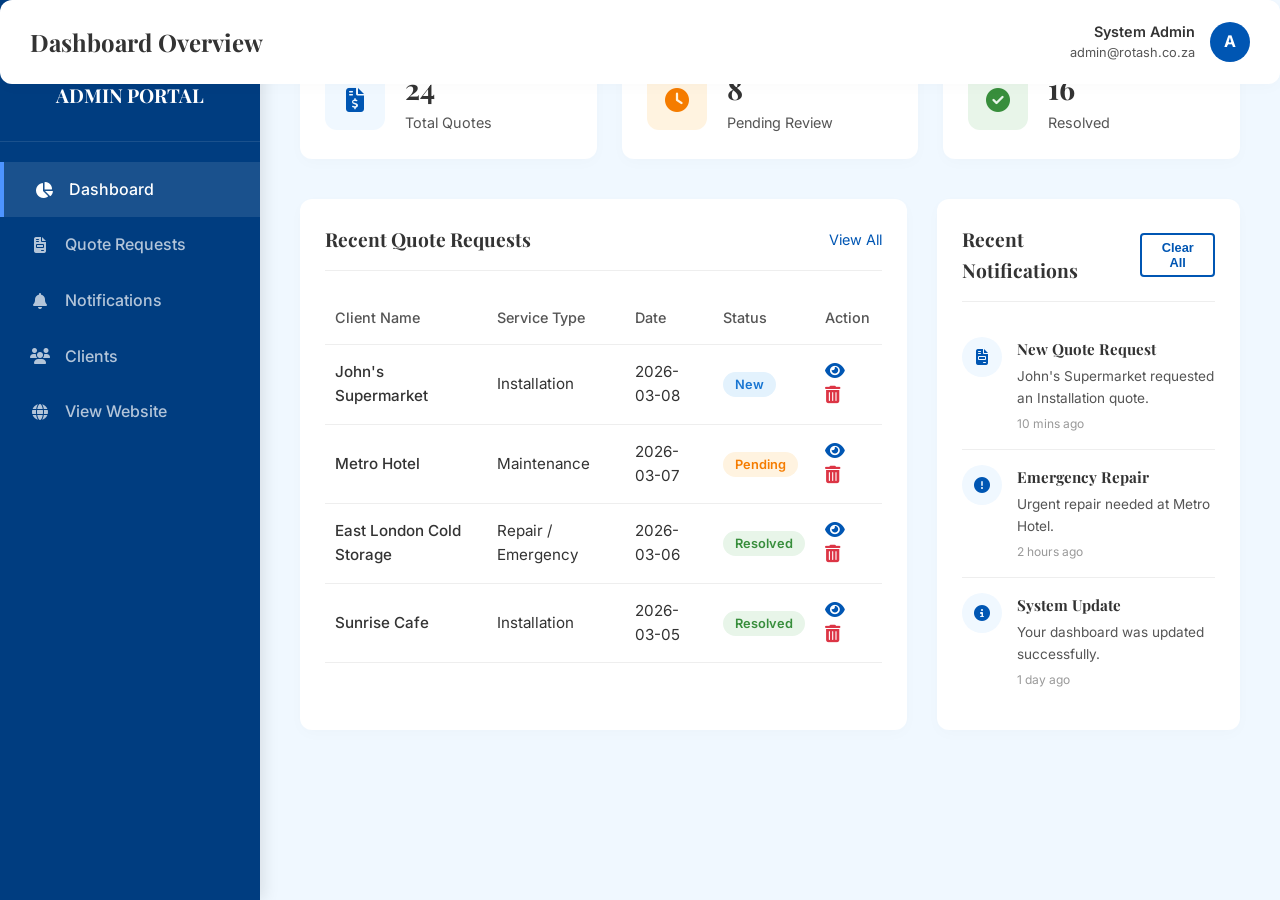
==== admin.html @ e692d467 "Update contact details including phone number, address, email, and WhatsApp link, and add Google Map" ====
<!DOCTYPE html>
<html lang="en">

<head>
    <meta charset="UTF-8">
    <meta name="viewport" content="width=device-width, initial-scale=1.0">
    <title>Admin Dashboard | Rotash Power Project</title>
    
    <!-- Google Fonts -->
    <link rel="preconnect" href="https://fonts.googleapis.com">
    <link rel="preconnect" href="https://fonts.gstatic.com" crossorigin>
    <link href="https://fonts.googleapis.com/css2?family=Inter:wght@400;500;600;700&family=Playfair+Display:wght@700&display=swap" rel="stylesheet">
    
    <!-- Font Awesome -->
    <link rel="stylesheet" href="https://cdnjs.cloudflare.com/ajax/libs/font-awesome/6.4.0/css/all.min.css">
    
    <link rel="stylesheet" href="style.css">
    
    <style>
        body {
            background-color: var(--ice-blue);
        }

        /* Admin Layout */
        .admin-layout {
            display: flex;
            min-height: 100vh;
        }

        /* Sidebar */
        .sidebar {
            width: 260px;
            background-color: var(--primary-dark);
            color: var(--white);
            display: flex;
            flex-direction: column;
            position: fixed;
            height: 100vh;
            left: 0;
            top: 0;
            box-shadow: 4px 0 15px rgba(0,0,0,0.1);
        }

        .sidebar-header {
            padding: 30px 20px;
            text-align: center;
            border-bottom: 1px solid rgba(255,255,255,0.1);
        }

        .sidebar-header .logo-img {
            height: 40px;
            margin: 0 auto 10px;
            filter: brightness(0) invert(1);
        }

        .sidebar-menu {
            padding: 20px 0;
            flex-grow: 1;
        }

        .menu-item {
            padding: 15px 30px;
            display: flex;
            align-items: center;
            gap: 15px;
            color: rgba(255,255,255,0.7);
            text-decoration: none;
            transition: var(--transition-smooth);
            font-weight: 500;
        }

        .menu-item:hover, .menu-item.active {
            background: rgba(255,255,255,0.1);
            color: var(--white);
            border-left: 4px solid var(--primary-light);
        }

        .menu-item i {
            width: 20px;
            text-align: center;
        }

        /* Main Content */
        .main-content {
            flex-grow: 1;
            margin-left: 260px;
            padding: 40px;
        }

        .top-header {
            display: flex;
            justify-content: space-between;
            align-items: center;
            margin-bottom: 40px;
            background: var(--white);
            padding: 20px 30px;
            border-radius: 12px;
            box-shadow: 0 4px 15px rgba(0,0,0,0.02);
        }

        .top-header h1 {
            font-size: 1.5rem;
            color: var(--dark-charcoal);
            margin: 0;
        }

        .user-profile {
            display: flex;
            align-items: center;
            gap: 15px;
        }

        .avatar {
            width: 40px;
            height: 40px;
            background: var(--primary-blue);
            color: white;
            border-radius: 50%;
            display: flex;
            justify-content: center;
            align-items: center;
            font-weight: 700;
        }

        /* Dashboard Cards */
        .dashboard-cards {
            display: grid;
            grid-template-columns: repeat(auto-fit, minmax(240px, 1fr));
            gap: 25px;
            margin-bottom: 40px;
        }

        .stat-card {
            background: var(--white);
            padding: 25px;
            border-radius: 12px;
            box-shadow: 0 4px 15px rgba(0,0,0,0.02);
            display: flex;
            align-items: center;
            gap: 20px;
        }

        .stat-icon {
            width: 60px;
            height: 60px;
            border-radius: 12px;
            background: var(--ice-blue);
            color: var(--primary-blue);
            display: flex;
            justify-content: center;
            align-items: center;
            font-size: 1.5rem;
        }

        .stat-info h3 {
            font-size: 1.8rem;
            margin: 0;
            color: var(--dark-charcoal);
        }

        .stat-info p {
            margin: 0;
            color: var(--text-gray);
            font-size: 0.9rem;
        }

        /* Tables & Lists */
        .content-grid {
            display: grid;
            grid-template-columns: 2fr 1fr;
            gap: 30px;
        }

        .panel {
            background: var(--white);
            border-radius: 12px;
            padding: 25px;
            box-shadow: 0 4px 15px rgba(0,0,0,0.02);
        }

        .panel-header {
            display: flex;
            justify-content: space-between;
            align-items: center;
            margin-bottom: 20px;
            padding-bottom: 15px;
            border-bottom: 1px solid #eee;
        }

        .panel-header h2 {
            font-size: 1.2rem;
            color: var(--dark-charcoal);
            margin: 0;
        }

        /* Table Styles */
        table {
            width: 100%;
            border-collapse: collapse;
        }

        th, td {
            padding: 15px 10px;
            text-align: left;
            border-bottom: 1px solid #eee;
        }

        th {
            color: var(--text-gray);
            font-weight: 500;
            font-size: 0.9rem;
        }

        td {
            color: var(--dark-charcoal);
            font-size: 0.95rem;
        }

        .status-badge {
            padding: 5px 12px;
            border-radius: 50px;
            font-size: 0.8rem;
            font-weight: 600;
        }

        .status-new { background: #e3f2fd; color: #1976d2; }
        .status-pending { background: #fff3e0; color: #f57c00; }
        .status-resolved { background: #e8f5e9; color: #388e3c; }

        /* Notifications List */
        .notification-list {
            list-style: none;
            padding: 0;
            margin: 0;
        }

        .notification-item {
            padding: 15px 0;
            border-bottom: 1px solid #eee;
            display: flex;
            gap: 15px;
            align-items: flex-start;
        }

        .notification-item:last-child {
            border-bottom: none;
        }

        .notif-icon {
            width: 40px;
            height: 40px;
            border-radius: 50%;
            background: var(--ice-blue);
            color: var(--primary-blue);
            display: flex;
            justify-content: center;
            align-items: center;
            flex-shrink: 0;
        }

        .notif-content h4 {
            margin: 0 0 5px;
            font-size: 0.95rem;
            color: var(--dark-charcoal);
        }

        .notif-content p {
            margin: 0;
            font-size: 0.85rem;
            color: var(--text-gray);
        }

        .notif-time {
            font-size: 0.75rem;
            color: #999;
            margin-top: 5px;
            display: block;
        }

        /* Responsive */
        @media (max-width: 1024px) {
            .content-grid {
                grid-template-columns: 1fr;
            }
        }

        @media (max-width: 768px) {
            .sidebar {
                transform: translateX(-100%);
                transition: transform 0.3s ease;
                z-index: 1000;
            }
            .sidebar.active {
                transform: translateX(0);
            }
            .main-content {
                margin-left: 0;
                padding: 20px;
            }
            .mobile-menu-btn {
                display: block !important;
                background: none;
                border: none;
                font-size: 1.5rem;
                color: var(--dark-charcoal);
                cursor: pointer;
            }
        }

        .mobile-menu-btn {
            display: none;
        }

    </style>
</head>

<body>

    <div class="admin-layout">
        
        <!-- Sidebar -->
        <aside class="sidebar" id="sidebar">
            <div class="sidebar-header">
                <img src="logo.png" alt="Rotash" class="logo-img">
                <h2 style="font-size: 1.2rem; margin: 0; font-family: 'Playfair Display', serif;">ADMIN PORTAL</h2>
            </div>
            <nav class="sidebar-menu">
                <a href="#" class="menu-item active">
                    <i class="fas fa-chart-pie"></i>
                    Dashboard
                </a>
                <a href="#" class="menu-item">
                    <i class="fas fa-file-invoice"></i>
                    Quote Requests
                </a>
                <a href="#" class="menu-item">
                    <i class="fas fa-bell"></i>
                    Notifications
                </a>
                <a href="#" class="menu-item">
                    <i class="fas fa-users"></i>
                    Clients
                </a>
                <a href="index.html" class="menu-item" style="margin-top: auto;">
                    <i class="fas fa-globe"></i>
                    View Website
                </a>
            </nav>
        </aside>

        <!-- Main Content -->
        <main class="main-content">
            
            <header class="top-header">
                <button class="mobile-menu-btn" id="mobile-menu-btn">
                    <i class="fas fa-bars"></i>
                </button>
                <h1>Dashboard Overview</h1>
                <div class="user-profile">
                    <div style="text-align: right;">
                        <p style="margin: 0; font-weight: 600; font-size: 0.9rem;">System Admin</p>
                        <p style="margin: 0; font-size: 0.8rem; color: var(--text-gray);">admin@rotash.co.za</p>
                    </div>
                    <div class="avatar">A</div>
                </div>
            </header>

            <div class="dashboard-cards">
                <div class="stat-card">
                    <div class="stat-icon"><i class="fas fa-file-invoice-dollar"></i></div>
                    <div class="stat-info">
                        <h3 id="stat-quotes">24</h3>
                        <p>Total Quotes</p>
                    </div>
                </div>
                <div class="stat-card">
                    <div class="stat-icon" style="color: #f57c00; background: #fff3e0;"><i class="fas fa-clock"></i></div>
                    <div class="stat-info">
                        <h3 id="stat-pending">8</h3>
                        <p>Pending Review</p>
                    </div>
                </div>
                <div class="stat-card">
                    <div class="stat-icon" style="color: #388e3c; background: #e8f5e9;"><i class="fas fa-check-circle"></i></div>
                    <div class="stat-info">
                        <h3 id="stat-resolved">16</h3>
                        <p>Resolved</p>
                    </div>
                </div>
            </div>

            <div class="content-grid">
                
                <!-- Quotes Table -->
                <div class="panel">
                    <div class="panel-header">
                        <h2>Recent Quote Requests</h2>
                        <a href="#" style="font-size: 0.9rem; color: var(--primary-blue); text-decoration: none;">View All</a>
                    </div>
                    <div style="overflow-x: auto;">
                        <table id="quotes-table">
                            <thead>
                                <tr>
                                    <th>Client Name</th>
                                    <th>Service Type</th>
                                    <th>Date</th>
                                    <th>Status</th>
                                    <th>Action</th>
                                </tr>
                            </thead>
                            <tbody>
                                <!-- Automatically populated by js -->
                            </tbody>
                        </table>
                    </div>
                </div>

                <!-- Notifications Panel -->
                <div class="panel">
                    <div class="panel-header">
                        <h2>Recent Notifications</h2>
                        <button class="btn btn-outline" style="padding: 5px 10px; font-size: 0.8rem;" onclick="clearNotifications()">Clear All</button>
                    </div>
                    <ul class="notification-list" id="notification-list">
                        <!-- Automatically populated by js -->
                    </ul>
                </div>

            </div>

        </main>
    </div>

    <script src="admin.js"></script>
</body>

</html>
---- style.css ----
:root {
    /* Color Palette */
    --primary-blue: #0056b3;
    --primary-dark: #003d80;
    --primary-light: #4d94ff;
    --ice-blue: #f0f8ff;
    --white: #ffffff;
    --dark-charcoal: #333333;
    --text-gray: #555555;
    --bg-light: #f8f9fa;
    --transition-smooth: all 0.3s cubic-bezier(0.4, 0, 0.2, 1);
}

* {
    margin: 0;
    padding: 0;
    box-sizing: border-box;
}

html {
    scroll-behavior: smooth;
}

body {
    font-family: 'Inter', -apple-system, BlinkMacSystemFont, "Segoe UI", Roboto, sans-serif;
    color: var(--dark-charcoal);
    line-height: 1.6;
    background-color: var(--white);
    overflow-x: hidden;
}

h1,
h2,
h3,
h4,
.serif {
    font-family: 'Playfair Display', serif;
    font-weight: 700;
}

a {
    text-decoration: none;
    color: inherit;
    transition: var(--transition-smooth);
}

ul {
    list-style: none;
}

img {
    max-width: 100%;
    display: block;
}

.container {
    max-width: 1200px;
    margin: 0 auto;
    padding: 0 20px;
}

.loader-content {
    text-align: center;
    display: flex;
    flex-direction: column;
    align-items: center;
}

#preloader {
    position: fixed;
    top: 0;
    left: 0;
    width: 100%;
    height: 100%;
    background: var(--white);
    display: flex;
    justify-content: center;
    align-items: center;
    z-index: 9999;
    transition: opacity 0.6s ease, visibility 0.6s ease;
}

.loader {
    width: 80px;
    height: 80px;
    position: relative;
    border: 3px solid var(--ice-blue);
    border-radius: 50%;
    display: flex;
    justify-content: center;
    align-items: center;
}

.loader::after {
    content: '';
    width: 60px;
    height: 60px;
    border: 4px solid transparent;
    border-top-color: var(--primary-blue);
    border-bottom-color: var(--primary-blue);
    border-radius: 50%;
    animation: fan-spin 1.5s cubic-bezier(0.4, 0, 0.2, 1) infinite;
}

.loader::before {
    content: '';
    position: absolute;
    width: 10px;
    height: 10px;
    background: var(--primary-blue);
    border-radius: 50%;
    box-shadow: 0 0 15px var(--primary-light);
}

@keyframes fan-spin {
    0% {
        transform: rotate(0deg);
    }

    100% {
        transform: rotate(360deg);
    }
}

.hidden {
    opacity: 0;
    visibility: hidden;
}

/* Buttons */
.btn {
    display: inline-block;
    padding: 12px 28px;
    border-radius: 4px;
    font-weight: 600;
    cursor: pointer;
    transition: var(--transition-smooth);
    border: none;
}

.btn-primary {
    background-color: var(--primary-blue);
    color: var(--white);
}

.btn-primary:hover {
    background-color: var(--primary-dark);
    transform: translateY(-2px);
    box-shadow: 0 4px 15px rgba(0, 86, 179, 0.3);
}

.btn-outline {
    border: 2px solid var(--primary-blue);
    color: var(--primary-blue);
    background: transparent;
}

.btn-outline:hover {
    background-color: var(--primary-blue);
    color: var(--white);
}

.hero-btns .btn-outline {
    border-color: var(--white);
    color: var(--white);
}

.hero-btns .btn-outline:hover {
    background-color: var(--white);
    color: var(--primary-blue);
}

/* Navbar */
header {
    position: fixed;
    top: 0;
    left: 0;
    width: 100%;
    background: transparent;
    padding: 20px 0;
    /* Reduced from 30px */
    z-index: 1000;
    transition: var(--transition-smooth);
}

header.scrolled {
    background: rgba(255, 255, 255, 0.95);
    backdrop-filter: blur(10px);
    box-shadow: 0 4px 20px rgba(0, 0, 0, 0.08);
    padding: 10px 0;
    /* Reduced from 15px */
}

header.scrolled .logo {
    color: var(--primary-blue);
}

header.scrolled .nav-link {
    color: var(--dark-charcoal);
}

.nav-content {
    display: flex;
    justify-content: space-between;
    align-items: center;
    flex-wrap: nowrap !important;
    width: 100%;
}

.logo {
    display: flex !important;
    align-items: center;
    gap: 12px;
    text-decoration: none;
    flex-shrink: 0;
    margin-right: 20px;
}

.logo-img {
    height: clamp(35px, 5vw, 45px);
    width: auto;
    transition: var(--transition-smooth);
}

header.scrolled .logo-img {
    height: 40px;
}

.logo span {
    font-family: 'Playfair Display', serif;
    font-size: clamp(1.4rem, 4vw, 1.8rem);
    font-weight: 700;
    color: var(--white);
    letter-spacing: 1.5px;
    white-space: nowrap;
    text-transform: uppercase;
}

header.scrolled .logo span {
    color: var(--primary-blue);
}

.nav-links {
    display: flex;
    gap: clamp(15px, 2vw, 25px);
    align-items: center;
    list-style: none;
    margin: 0;
    padding: 0;
    flex-shrink: 0;
}

.nav-link {
    color: var(--white);
    font-weight: 600;
    font-size: 0.95rem;
    position: relative;
    white-space: nowrap;
    transition: var(--transition-smooth);
}

.nav-link::after {
    content: '';
    position: absolute;
    bottom: -5px;
    left: 0;
    width: 0;
    height: 2px;
    background: var(--primary-light);
    transition: var(--transition-smooth);
}

.nav-link:hover::after {
    width: 100%;
}

.nav-link:hover {
    color: var(--primary-light);
}

header.scrolled .nav-link:hover {
    color: var(--primary-blue);
}

header.scrolled .nav-link::after {
    background: var(--primary-blue);
}

/* Hero Section */
.hero {
    min-height: 100vh;
    background: linear-gradient(rgba(0, 0, 0, 0.6), rgba(0, 0, 0, 0.6)), url('commercial_refrigeration_hero.png');
    background-size: cover;
    background-position: center;
    background-attachment: fixed;
    display: flex;
    align-items: center;
    color: var(--white);
    text-align: center;
    padding: 100px 0;
}

.hero-content {
    max-width: 900px;
    margin: 0 auto;
    opacity: 0;
    transform: translateY(30px);
    animation: fadeInUp 0.8s forwards 0.8s;
}

.hero h1 {
    font-size: clamp(2rem, 8vw, 3.5rem);
    margin-bottom: 20px;
    line-height: 1.2;
}

.hero p {
    font-size: clamp(1rem, 4vw, 1.25rem);
    margin-bottom: 35px;
    color: rgba(255, 255, 255, 0.9);
}

.hero-btns {
    display: flex;
    gap: 15px;
    justify-content: center;
    flex-wrap: wrap;
}

.hero-btns .btn {
    text-align: center;
}

@keyframes fadeInUp {
    to {
        opacity: 1;
        transform: translateY(0);
    }
}

/* Sections */
section {
    padding: clamp(60px, 10vw, 100px) 0;
}

.section-header {
    text-align: center;
    margin-bottom: clamp(40px, 8vw, 60px);
}

.section-header h2 {
    font-size: clamp(1.8rem, 5vw, 2.5rem);
    color: var(--primary-blue);
    margin-bottom: 15px;
}

.section-header p {
    color: var(--text-gray);
    max-width: 600px;
    margin: 0 auto;
}

/* Services */
.bg-ice {
    background-color: var(--ice-blue);
}

.services-grid {
    display: grid;
    grid-template-columns: repeat(auto-fit, minmax(260px, 1fr));
    gap: 30px;
}

.service-card {
    background: var(--white);
    padding: 40px;
    border-radius: 12px;
    box-shadow: 0 10px 40px rgba(0, 0, 0, 0.03);
    transition: var(--transition-smooth);
    position: relative;
    overflow: hidden;
    z-index: 1;
}

.service-card::before {
    content: '';
    position: absolute;
    top: 0;
    left: 0;
    width: 100%;
    height: 4px;
    background: var(--primary-blue);
    transform: scaleX(0);
    transform-origin: left;
    transition: var(--transition-smooth);
}

.service-card:hover::before {
    transform: scaleX(1);
}

.service-card:hover {
    transform: translateY(-10px);
    box-shadow: 0 20px 50px rgba(0, 0, 0, 0.1);
}

.service-icon {
    font-size: 3.5rem;
    background: linear-gradient(135deg, var(--primary-blue), var(--primary-light));
    -webkit-background-clip: text;
    background-clip: text;
    -webkit-text-fill-color: transparent;
    margin-bottom: 25px;
    padding: 10px;
    display: inline-block;
}

.service-card h3 {
    margin-bottom: 15px;
    font-size: 1.6rem;
    color: var(--primary-blue);
}

.service-benefits {
    margin-top: 20px;
    text-align: left;
    font-size: 0.9rem;
    display: flex;
    flex-direction: column;
    gap: 8px;
}

.service-benefits span {
    display: flex;
    align-items: center;
    gap: 10px;
}

.service-benefits i {
    color: var(--primary-blue);
    font-size: 0.8rem;
}

/* Stats */
.stats {
    background: var(--primary-blue);
    color: var(--white);
    padding: 60px 0;
}

.stats-grid {
    display: grid;
    grid-template-columns: repeat(auto-fit, minmax(200px, 1fr));
    gap: 40px;
    text-align: center;
}

.stat-item h3 {
    font-size: 3rem;
    margin-bottom: 5px;
}

.stat-item p {
    font-size: 1.1rem;
    opacity: 0.9;
}

/* Projects Showcase */
.projects-grid {
    display: grid;
    grid-template-columns: repeat(auto-fit, minmax(300px, 1fr));
    gap: 30px;
}

.project-card {
    position: relative;
    border-radius: 12px;
    overflow: hidden;
    height: 300px;
    cursor: pointer;
}

.project-card img {
    width: 100%;
    height: 100%;
    object-fit: cover;
    transition: var(--transition-smooth);
}

.project-info {
    position: absolute;
    bottom: 0;
    left: 0;
    width: 100%;
    padding: 30px;
    background: linear-gradient(transparent, rgba(0, 0, 0, 0.8));
    color: var(--white);
    transform: translateY(20px);
    transition: var(--transition-smooth);
    opacity: 0;
}

.project-card:hover img {
    transform: scale(1.1);
}

.project-card:hover .project-info {
    transform: translateY(0);
    opacity: 1;
}

.project-tag {
    display: inline-block;
    padding: 5px 12px;
    background: var(--primary-blue);
    border-radius: 20px;
    font-size: 0.8rem;
    margin-top: 10px;
}

/* Accent Circles */
.accent-circles {
    position: absolute;
    top: -50px;
    right: -50px;
    width: 300px;
    height: 300px;
    background: rgba(255, 255, 255, 0.05);
    border-radius: 50%;
    z-index: 1;
}

.accent-circles::before {
    content: '';
    position: absolute;
    top: 50px;
    right: 50px;
    width: 200px;
    height: 200px;
    background: rgba(255, 255, 255, 0.03);
    border-radius: 50%;
}

/* WhatsApp Float */
.whatsapp-float {
    position: fixed;
    bottom: 30px;
    right: 30px;
    width: 60px;
    height: 60px;
    background-color: #25d366;
    color: #FFF;
    border-radius: 50px;
    text-align: center;
    font-size: 30px;
    box-shadow: 2px 2px 10px rgba(0, 0, 0, 0.2);
    z-index: 100;
    display: flex;
    justify-content: center;
    align-items: center;
    transition: var(--transition-smooth);
}

.whatsapp-float:hover {
    transform: scale(1.1);
    background-color: #128c7e;
}

.whatsapp-tooltip {
    position: absolute;
    right: 75px;
    background: #333;
    color: white;
    padding: 8px 15px;
    border-radius: 5px;
    font-size: 14px;
    white-space: nowrap;
    opacity: 0;
    visibility: hidden;
    transition: var(--transition-smooth);
}

.whatsapp-float:hover .whatsapp-tooltip {
    opacity: 1;
    visibility: visible;
}

/* Contact Form */
.contact-container {
    display: grid;
    grid-template-columns: 1fr 1fr;
    gap: 60px;
}

.contact-info h3 {
    font-size: 2rem;
    margin-bottom: 25px;
}

.contact-form-wrapper {
    background: var(--white);
    padding: 40px;
    border-radius: 8px;
    box-shadow: 0 10px 30px rgba(0, 0, 0, 0.05);
}

.form-group {
    margin-bottom: 20px;
}

.form-group label {
    display: block;
    margin-bottom: 8px;
    font-weight: 500;
}

.form-group input,
.form-group select,
.form-group textarea {
    width: 100%;
    padding: 12px;
    border: 1px solid #ddd;
    border-radius: 4px;
    font-family: inherit;
    transition: var(--transition-smooth);
}

.form-group input:focus,
.form-group select:focus,
.form-group textarea:focus {
    outline: none;
    border-color: var(--primary-blue);
    box-shadow: 0 0 0 3px rgba(0, 86, 179, 0.1);
}

/* Footer */
footer {
    background: var(--dark-charcoal);
    color: var(--white);
    padding: 80px 0 20px;
}

.footer-grid {
    display: grid;
    grid-template-columns: repeat(auto-fit, minmax(200px, 1fr));
    gap: 40px;
    margin-bottom: 60px;
}

.footer-col h4 {
    margin-bottom: 25px;
    font-size: 1.2rem;
}

.footer-links li {
    margin-bottom: 12px;
}

.footer-links a {
    opacity: 0.7;
}

.footer-links a:hover {
    opacity: 1;
    color: var(--primary-light);
}

.footer-bottom {
    border-top: 1px solid rgba(255, 255, 255, 0.1);
    padding-top: 20px;
    text-align: center;
    font-size: 0.9rem;
    opacity: 0.6;
}

.mobile-toggle {
    display: none;
    font-size: 2rem;
    color: var(--white);
    cursor: pointer;
    z-index: 1100;
    transition: var(--transition-smooth);
    flex-shrink: 0;
    margin-left: auto;
    /* Push to the right */
}

/* Ensure the X is visible when menu is active */
body.menu-open .mobile-toggle {
    color: var(--dark-charcoal) !important;
}

header.scrolled .mobile-toggle {
    color: var(--primary-blue);
}

/* Responsive */
@media (max-width: 1024px) {
    .nav-links {
        gap: 15px;
    }

    .logo span {
        font-size: 1.4rem;
    }
}

@media (max-width: 991px) {
    .nav-links {
        position: fixed;
        top: 0;
        right: -100%;
        width: 80%;
        max-width: 400px;
        height: 100vh;
        background: var(--white);
        flex-direction: column;
        justify-content: center;
        padding: 50px;
        transition: 0.5s cubic-bezier(0.4, 0, 0.2, 1);
        box-shadow: -10px 0 30px rgba(0, 0, 0, 0.1);
        z-index: 1000;
    }

    .nav-links.active {
        right: 0;
    }

    .nav-links li {
        width: 100%;
        text-align: center;
        margin-bottom: 25px;
    }

    .nav-link {
        color: var(--dark-charcoal) !important;
        font-size: 1.2rem;
        display: block;
    }

    .nav-links .btn {
        width: 100%;
        text-align: center;
        margin: 0 !important;
    }

    .mobile-toggle {
        display: block;
    }

    .nav-link::after {
        background: var(--primary-blue);
    }
}

@media (max-width: 768px) {
    .hero-btns {
        flex-direction: column;
        align-items: center;
        width: 100%;
        max-width: 300px;
        margin: 0 auto;
    }

    .hero-btns .btn {
        width: 100%;
        margin-left: 0 !important;
    }

    .contact-container {
        grid-template-columns: 1fr;
    }

    .projects-grid {
        grid-template-columns: 1fr;
    }
}

/* Animations */
.reveal {
    opacity: 0;
    transform: translateY(30px);
    transition: all 0.8s ease-out;
}

.reveal.active {
    opacity: 1;
    transform: translateY(0);
}
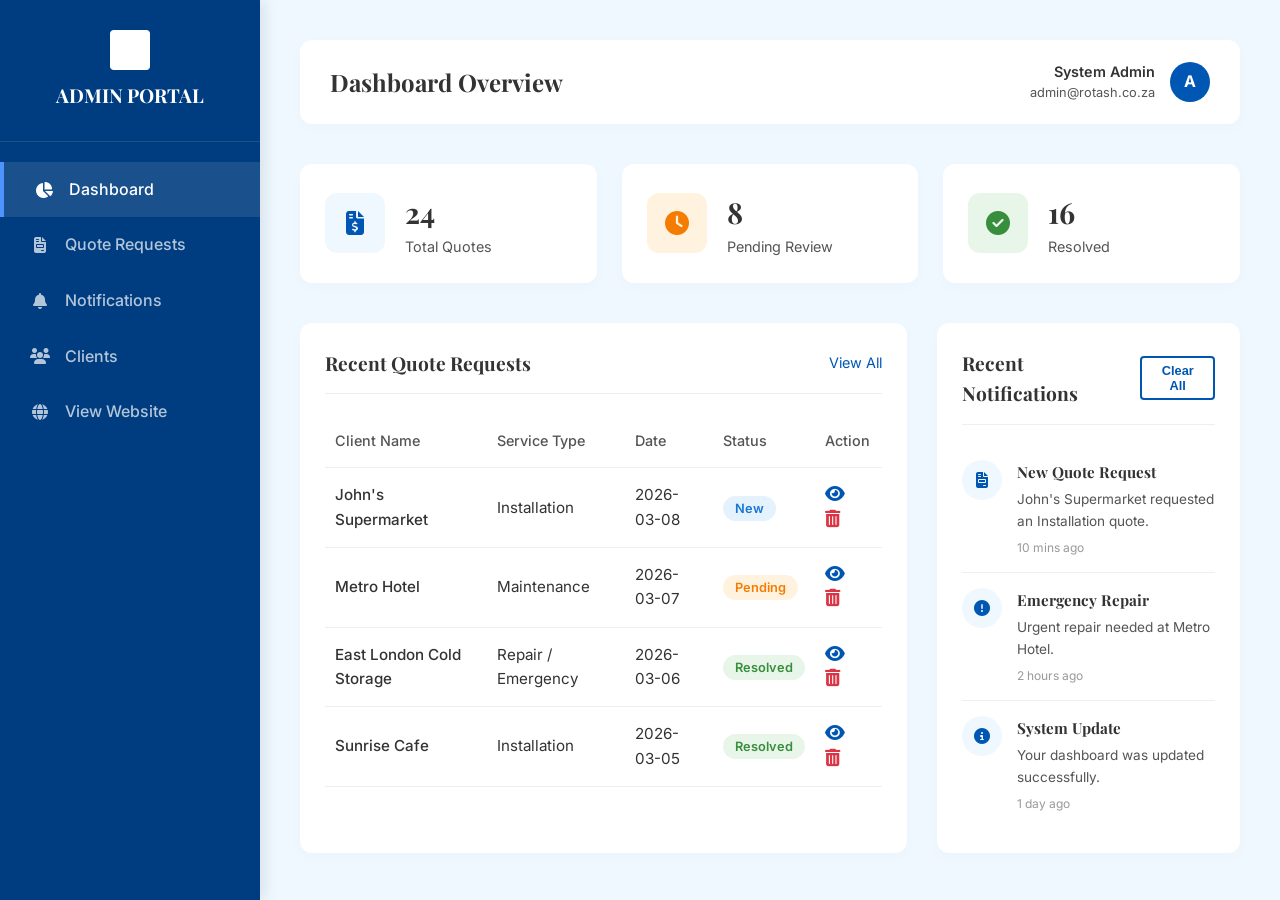
==== commit 0c02121d: "feat: Implement responsive design for the admin dashboard with mobile sidebar and tables, and add fa" ====
--- a/admin.html
+++ b/admin.html
@@ -5,6 +5,8 @@
     <meta charset="UTF-8">
     <meta name="viewport" content="width=device-width, initial-scale=1.0">
     <title>Admin Dashboard | Rotash Power Project</title>
+    <meta name="description" content="Admin dashboard for managing Rotash Power Project quotes, notifications, and clients securely.">
+    <link rel="icon" type="image/png" href="logo.png">
     
     <!-- Google Fonts -->
     <link rel="preconnect" href="https://fonts.googleapis.com">
@@ -284,6 +286,15 @@
             }
         }
 
+        .mobile-menu-btn {
+            display: none;
+            background: none;
+            border: none;
+            font-size: 1.5rem;
+            color: var(--dark-charcoal);
+            cursor: pointer;
+        }
+
         @media (max-width: 768px) {
             .sidebar {
                 transform: translateX(-100%);
@@ -295,20 +306,79 @@
             }
             .main-content {
                 margin-left: 0;
-                padding: 20px;
+                padding: 15px;
+                width: 100%;
+                box-sizing: border-box;
+            }
+            .top-header {
+                padding: 15px;
+                margin-bottom: 25px;
+                gap: 15px;
+            }
+            .top-header h1 {
+                font-size: 1.2rem;
+                flex-grow: 1;
+                text-align: center;
+            }
+            .user-profile div:first-child {
+                display: none; /* Hide text on mobile */
             }
             .mobile-menu-btn {
-                display: block !important;
-                background: none;
-                border: none;
-                font-size: 1.5rem;
-                color: var(--dark-charcoal);
-                cursor: pointer;
-            }
-        }
-
-        .mobile-menu-btn {
-            display: none;
+                display: block;
+            }
+            .dashboard-cards {
+                grid-template-columns: 1fr; /* stack cards on mobile */
+                gap: 15px;
+            }
+            .panel {
+                padding: 15px;
+            }
+            
+            /* Responsive Table */
+            table, thead, tbody, th, td, tr {
+                display: block;
+            }
+            thead tr {
+                display: none;
+            }
+            tr {
+                margin-bottom: 20px;
+                border: 1px solid #eee;
+                border-radius: 8px;
+                padding: 10px;
+                box-shadow: 0 2px 5px rgba(0,0,0,0.02);
+            }
+            td {
+                display: flex;
+                justify-content: space-between;
+                align-items: center;
+                border-bottom: 1px solid #eee;
+                padding: 12px 5px;
+                text-align: right;
+            }
+            td::before {
+                content: attr(data-label);
+                font-weight: 600;
+                color: var(--text-gray);
+                margin-right: 15px;
+                text-align: left;
+            }
+            td:last-child {
+                border-bottom: none;
+            }
+            .sidebar-overlay {
+                position: fixed;
+                top: 0;
+                left: 0;
+                width: 100%;
+                height: 100%;
+                background: rgba(0,0,0,0.5);
+                z-index: 999;
+                display: none;
+            }
+            .sidebar-overlay.active {
+                display: block;
+            }
         }
 
     </style>
@@ -318,6 +388,9 @@
 
     <div class="admin-layout">
         
+        <!-- Sidebar overlay for mobile -->
+        <div class="sidebar-overlay" id="sidebar-overlay"></div>
+
         <!-- Sidebar -->
         <aside class="sidebar" id="sidebar">
             <div class="sidebar-header">
@@ -351,7 +424,7 @@
         <!-- Main Content -->
         <main class="main-content">
             
-            <header class="top-header">
+            <div class="top-header">
                 <button class="mobile-menu-btn" id="mobile-menu-btn">
                     <i class="fas fa-bars"></i>
                 </button>
@@ -363,7 +436,7 @@
                     </div>
                     <div class="avatar">A</div>
                 </div>
-            </header>
+            </div>
 
             <div class="dashboard-cards">
                 <div class="stat-card">
